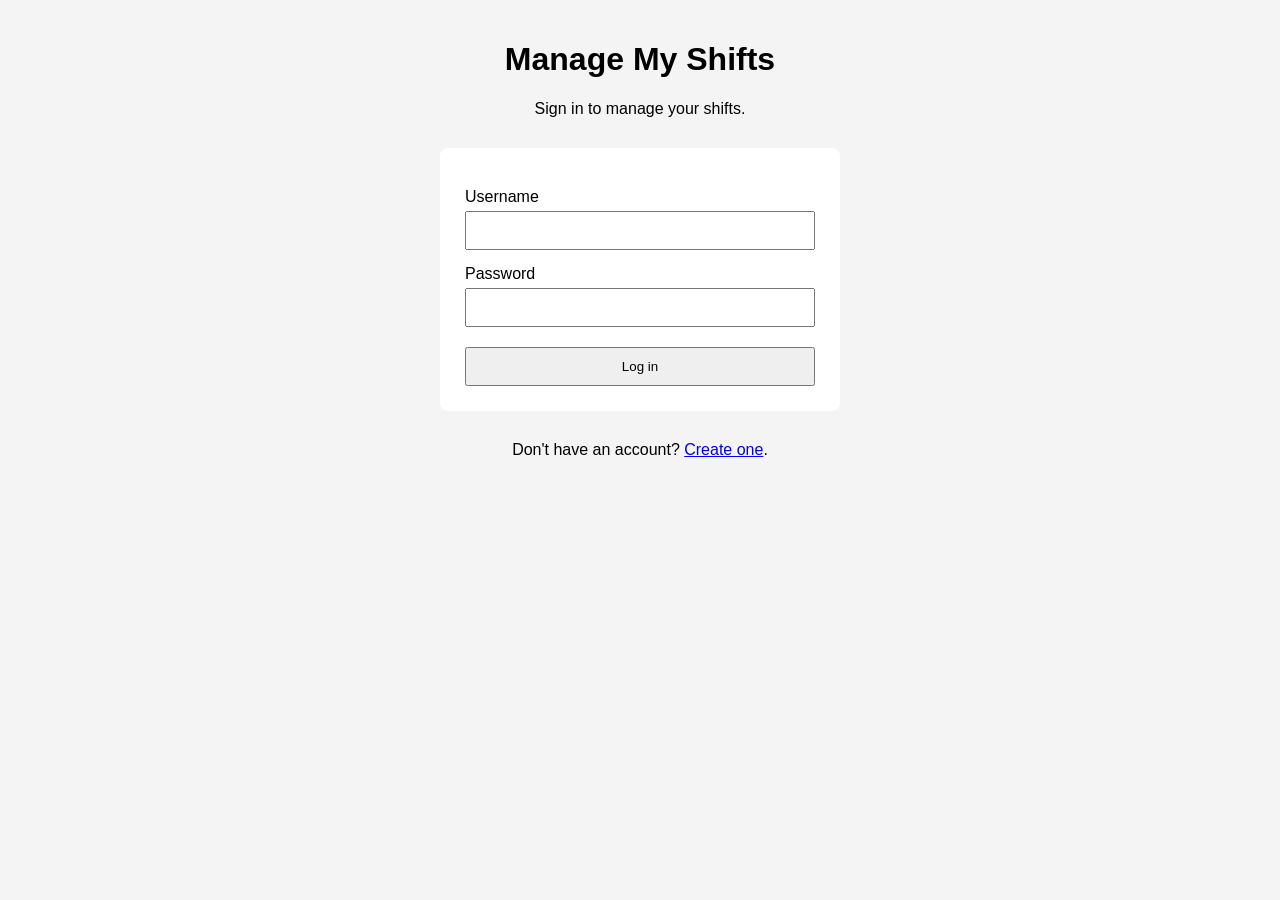
==== index.html @ ee9d76d0 "feat(auth): add login page and 60-minute session management Add session creation with absolute expir" ====
<!DOCTYPE html>
<html lang="en">
<head>
    <meta charset="UTF-8">
    <meta name="viewport" content="width=device-width, initial-scale=1.0">
    <title>Login | Manage My Shifts</title>
    <link rel="stylesheet" href="css/style.css">

    <script src="js/storage.js"></script>
    <script src="js/session.js"></script>
    <script>requireGuest();</script>
</head>
<body>
    <h1>Manage My Shifts</h1>
    <p>Sign in to manage your shifts.</p>

    <div id="formErrors"></div>

    <form id="loginForm">
        <label for="username">Username</label>
        <input type="text" id="username" name="username" autocomplete="username" required>

        <label for="password">Password</label>
        <input type="password" id="password" name="password" autocomplete="current-password" required>

        <button type="submit">Log in</button>
    </form>

    <p>Don't have an account? <a href="register.html">Create one</a>.</p>

    <script src="js/login.js"></script>
</body>
</html>
---- css/style.css ----
* {
    box-sizing: border-box;
}

body {
    font-family: Arial, sans-serif;
    background-color: #f4f4f4;
    margin: 0;
    padding: 20px;
}

h1,
p {
    text-align: center;
}

form {
    max-width: 400px;
    margin: 30px auto;
    padding: 25px;
    background-color: white;
    border-radius: 8px;
}

label {
    display: block;
    margin-top: 15px;
    margin-bottom: 5px;
}

input {
    width: 100%;
    padding: 10px;
}

button {
    width: 100%;
    padding: 10px;
    margin-top: 20px;
    cursor: pointer;
}

.error-list {
    max-width: 400px;
    margin: 20px auto 0;
    padding: 15px 15px 15px 35px;
    background-color: #fdecea;
    border-left: 4px solid #d32f2f;
    border-radius: 4px;
    color: #611a15;
}

.topbar {
    display: flex;
    flex-wrap: wrap;
    align-items: center;
    gap: 15px;
    padding: 15px 20px;
    background-color: #fff;
    border-radius: 8px;
}

.topbar .logo {
    font-weight: bold;
}

.topbar nav {
    display: flex;
    gap: 15px;
}

.topbar-right {
    display: flex;
    align-items: center;
    gap: 10px;
    margin-left: auto;
}

.topbar-right button {
    width: auto;
    margin-top: 0;
    padding: 8px 14px;
}
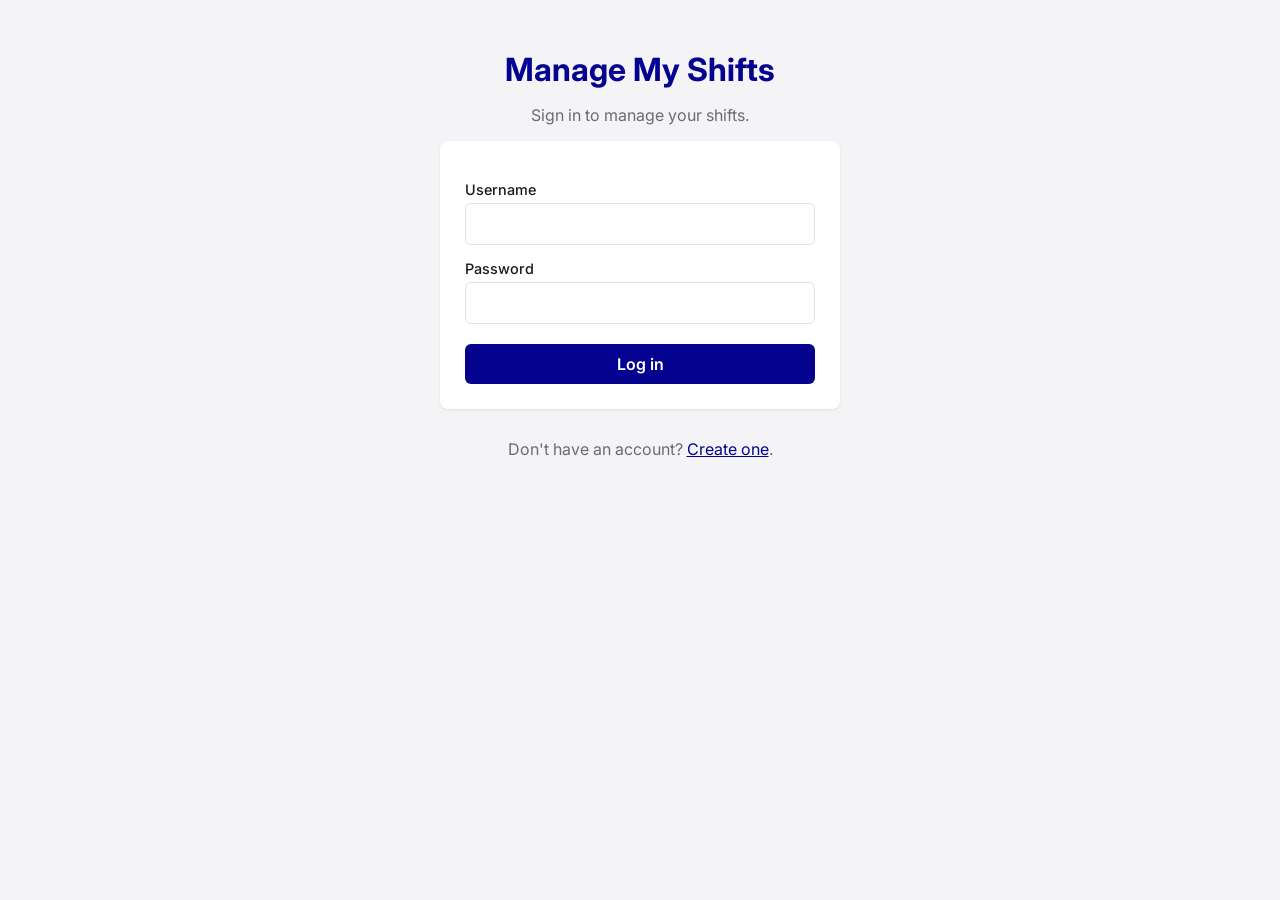
==== commit 73984b44: "style: complete UI polish pass Introduce a brand color system as CSS custom properties (blue primary" ====
--- a/index.html
+++ b/index.html
@@ -4,6 +4,9 @@
     <meta charset="UTF-8">
     <meta name="viewport" content="width=device-width, initial-scale=1.0">
     <title>Login | Manage My Shifts</title>
+    <link rel="preconnect" href="https://fonts.googleapis.com">
+    <link rel="preconnect" href="https://fonts.gstatic.com" crossorigin>
+    <link href="https://fonts.googleapis.com/css2?family=Inter:wght@400;500;600;700&display=swap" rel="stylesheet">
     <link rel="stylesheet" href="css/style.css">
 
     <script src="js/storage.js"></script>
@@ -11,7 +14,7 @@
     <script>requireGuest();</script>
 </head>
 <body>
-    <h1>Manage My Shifts</h1>
+    <h1 class="form-title">Manage My Shifts</h1>
     <p>Sign in to manage your shifts.</p>
 
     <div id="formErrors"></div>
@@ -23,7 +26,7 @@
         <label for="password">Password</label>
         <input type="password" id="password" name="password" autocomplete="current-password" required>
 
-        <button type="submit">Log in</button>
+        <button type="submit" class="btn-primary">Log in</button>
     </form>
 
     <p>Don't have an account? <a href="register.html">Create one</a>.</p>
--- a/css/style.css
+++ b/css/style.css
@@ -1,43 +1,145 @@
+/* ============================================================
+   DESIGN TOKENS
+   Every color and the font in this project reference these
+   variables instead of being written out by hand. Change a
+   value here once, and it updates everywhere it's used.
+   ============================================================ */
+:root {
+    --color-primary: #050290;       /* blue — brand color, navigation, structure */
+    --color-primary-hover: #030170;
+
+    --color-confirm: #004B34;       /* green — save, create, confirm actions */
+    --color-confirm-hover: #003526;
+
+    --color-danger: #9C2113;        /* red — delete, logout, destructive actions */
+    --color-danger-hover: #7a190e;
+
+    --color-bg: #f4f4f6;            /* page background — light gray */
+    --color-surface: #ffffff;       /* cards, forms, header — white */
+    --color-border: #e2e2e6;
+    --color-text: #1a1a1a;
+    --color-text-muted: #6b6b70;
+
+    --font-family: 'Inter', Arial, sans-serif;
+    --radius: 8px;
+}
+
 * {
     box-sizing: border-box;
 }
 
 body {
-    font-family: Arial, sans-serif;
-    background-color: #f4f4f4;
+    font-family: var(--font-family);
+    background-color: var(--color-bg);
+    color: var(--color-text);
     margin: 0;
     padding: 20px;
 }
 
-h1,
+h1, h1 * {
+    color: var(--color-primary);
+}
+
 p {
+    text-align: center;
+    color: var(--color-text-muted);
+}
+
+.form-title {
+    max-width: 400px;
+    margin: 30px auto 0;
     text-align: center;
 }
 
 form {
     max-width: 400px;
-    margin: 30px auto;
+    margin: 15px auto 30px;
     padding: 25px;
-    background-color: white;
-    border-radius: 8px;
+    background-color: var(--color-surface);
+    border-radius: var(--radius);
+    box-shadow: 0 1px 3px rgba(0, 0, 0, 0.08);
 }
 
 label {
     display: block;
     margin-top: 15px;
     margin-bottom: 5px;
-}
-
-input {
+    font-weight: 500;
+    font-size: 0.9em;
+}
+
+input, select, textarea {
     width: 100%;
     padding: 10px;
-}
-
-button {
+    border: 1px solid var(--color-border);
+    border-radius: 6px;
+    font-family: var(--font-family);
+    font-size: 1em;
+}
+
+input:focus, select:focus, textarea:focus {
+    outline: none;
+    border-color: var(--color-primary);
+    box-shadow: 0 0 0 3px rgba(5, 2, 144, 0.12);
+}
+
+/* ============================================================
+   BUTTONS — semantic color system
+   .btn-primary  = default/neutral action (blue)   — e.g. Log in
+   .btn-confirm  = positive/save/create action (green)
+   .btn-danger   = destructive/exit action (red)   — e.g. logout, delete
+   ============================================================ */
+button, .button-link {
+    display: inline-block;
     width: 100%;
     padding: 10px;
     margin-top: 20px;
+    border: none;
+    border-radius: 6px;
+    font-family: var(--font-family);
+    font-size: 1em;
+    font-weight: 600;
+    text-align: center;
+    text-decoration: none;
     cursor: pointer;
+    transition: background-color 0.15s;
+}
+
+.btn-primary {
+    background-color: var(--color-primary);
+    color: white;
+}
+.btn-primary:hover {
+    background-color: var(--color-primary-hover);
+}
+
+.btn-confirm {
+    background-color: var(--color-confirm);
+    color: white;
+}
+.btn-confirm:hover {
+    background-color: var(--color-confirm-hover);
+}
+
+.btn-danger {
+    background-color: var(--color-danger);
+    color: white;
+}
+.btn-danger:hover {
+    background-color: var(--color-danger-hover);
+}
+
+.btn-outline {
+    background-color: transparent;
+    color: var(--color-primary);
+    border: 1px solid var(--color-primary);
+}
+.btn-outline:hover {
+    background-color: rgba(5, 2, 144, 0.06);
+}
+
+a {
+    color: var(--color-primary);
 }
 
 .error-list {
@@ -45,8 +147,8 @@
     margin: 20px auto 0;
     padding: 15px 15px 15px 35px;
     background-color: #fdecea;
-    border-left: 4px solid #d32f2f;
-    border-radius: 4px;
+    border-left: 4px solid var(--color-danger);
+    border-radius: 6px;
     color: #611a15;
 }
 
@@ -54,30 +156,287 @@
     display: flex;
     flex-wrap: wrap;
     align-items: center;
+    justify-content: space-between;
     gap: 15px;
     padding: 15px 20px;
-    background-color: #fff;
-    border-radius: 8px;
-}
-
-.topbar .logo {
-    font-weight: bold;
-}
-
-.topbar nav {
-    display: flex;
-    gap: 15px;
-}
-
+    background-color: var(--color-surface);
+    border-radius: var(--radius);
+    box-shadow: 0 1px 3px rgba(0, 0, 0, 0.08);
+}
+
+.topbar .logo,
 .topbar-right {
-    display: flex;
+    flex: 1 0 0;
+}
+
+.topbar-right {
+    display: flex;
+    justify-content: flex-end;
     align-items: center;
     gap: 10px;
-    margin-left: auto;
-}
-
-.topbar-right button {
+    margin-left: 0;
+}
+
+.topbar-right span {
+    line-height: 1;
+}
+
+.topbar .logo {
+    font-weight: 700;
+    color: var(--color-primary);
+}
+
+.topbar nav {
+    display: flex;
+    gap: 15px;
+}
+
+.topbar nav a {
+    font-weight: 500;
+    text-decoration: none;
+}
+
+
+.icon-button {
+    display: inline-flex;
+    align-items: center;
+    justify-content: center;
+    background-color: var(--color-danger);
+    border: none;
+    border-radius: 50%;
+    cursor: pointer;
+    transition: background-color 0.15s;
+}
+.icon-button:hover {
+    background-color: var(--color-danger-hover);
+}
+
+.topbar-right .icon-button {
+    width: 36px;
+    height: 36px;
+    min-height: 36px;
+    padding: 0;
+    margin-top: 0;
+}
+
+.page-header {
+    display: flex;
+    justify-content: space-between;
+    align-items: center;
+    max-width: 900px;
+    margin: 0 auto 20px;
+}
+
+.page-header h1 {
+    margin: 0;
+}
+
+.button-link {
+    width: auto;
+}
+
+.filter-bar {
+    display: flex;
+    flex-wrap: wrap;
+    align-items: flex-end;
+    gap: 15px;
+    max-width: 900px;
+    margin: 0 auto 20px;
+    padding: 15px;
+    background: var(--color-surface);
+    border-radius: var(--radius);
+    box-shadow: 0 1px 3px rgba(0, 0, 0, 0.08);
+}
+
+.filter-field {
+    display: flex;
+    flex-direction: column;
+}
+
+.filter-field label {
+    font-size: 0.85em;
+    margin-bottom: 4px;
+    margin-top: 0;
+}
+
+.filter-bar button {
     width: auto;
     margin-top: 0;
     padding: 8px 14px;
-}+}
+
+.table-wrapper {
+    max-width: 900px;
+    margin: 0 auto;
+    overflow-x: auto;
+    background: var(--color-surface);
+    border-radius: var(--radius);
+    box-shadow: 0 1px 3px rgba(0, 0, 0, 0.08);
+}
+
+#shiftsTable {
+    width: 100%;
+    border-collapse: collapse;
+}
+
+#shiftsTable th {
+    background-color: var(--color-bg);
+    color: var(--color-text-muted);
+    font-size: 0.8em;
+    text-transform: uppercase;
+    letter-spacing: 0.04em;
+}
+
+#shiftsTable th, #shiftsTable td {
+    padding: 12px;
+    text-align: left;
+    border-bottom: 1px solid var(--color-border);
+}
+
+.clickable-row {
+    cursor: pointer;
+}
+.clickable-row:hover {
+    background-color: rgba(5, 2, 144, 0.04);
+}
+
+.best-month {
+    max-width: 900px;
+    margin: 20px auto 0;
+    padding: 15px;
+    background-color: rgba(0, 75, 52, 0.08);
+    color: var(--color-confirm);
+    border-radius: var(--radius);
+    text-align: center;
+    font-weight: 600;
+}
+
+#emptyState {
+    max-width: 900px;
+    margin: 40px auto;
+    text-align: center;
+}
+
+#noResultsMessage {
+    max-width: 900px;
+    margin: 20px auto;
+    text-align: center;
+    color: var(--color-text-muted);
+}
+
+.spinner {
+    display: inline-block;
+    width: 20px;
+    height: 20px;
+    border: 3px solid var(--color-border);
+    border-top-color: var(--color-confirm);
+    border-radius: 50%;
+    animation: spin 0.6s linear infinite;
+    vertical-align: middle;
+    margin-left: 10px;
+}
+
+@keyframes spin {
+    to { transform: rotate(360deg); }
+}
+
+.nav-toggle {
+    display: none;
+}
+
+.icon-button.nav-toggle {
+    background-color: var(--color-primary);
+}
+.icon-button.nav-toggle:hover {
+    background-color: var(--color-primary-hover);
+}
+
+/* ============================================================
+   RESPONSIVE ADJUSTMENTS
+   ============================================================ */
+@media (max-width: 600px) {
+    body {
+        padding: 10px;
+    }
+
+    .topbar {
+        flex-wrap: nowrap;
+        gap: 6px;
+        padding: 8px 10px;
+        position: relative;
+    }
+
+    .topbar .logo {
+        font-size: 0.85em;
+        white-space: nowrap;
+        overflow: hidden;
+        text-overflow: ellipsis;
+    }
+
+    .topbar nav {
+        display: none;
+        flex-direction: column;
+        position: absolute;
+        top: 100%;
+        left: 0;
+        right: 0;
+        margin-top: 8px;
+        padding: 12px 16px;
+        background-color: var(--color-surface);
+        border-radius: 0 0 var(--radius) var(--radius);
+        box-shadow: 0 4px 10px rgba(0, 0, 0, 0.12);
+        gap: 12px;
+        z-index: 10;
+    }
+
+    .topbar nav a {
+        font-size: 0.8em;
+        white-space: nowrap;
+    }
+
+    .topbar nav.open {
+        display: flex;
+    }
+
+    .topbar-right {
+        gap: 6px;
+    }
+
+    .topbar-right span {
+        display: none;
+    }
+
+    .page-header {
+        padding-top: 15px;
+        flex-direction: column;
+        align-items: stretch;
+        gap: 8px;
+        text-align: center;
+    }
+
+    .page-header h1 {
+        font-size: 1.2em;
+    }
+
+    .button-link {
+        padding: 6px 10px;
+        font-size: 0.85em;
+    }
+
+    .filter-bar {
+        flex-direction: column;
+        align-items: stretch;
+    }
+
+    .filter-bar button {
+        width: 100%;
+    }
+
+    #shiftsTable th, #shiftsTable td {
+        padding: 8px 6px;
+        font-size: 0.85em;
+    }
+    .nav-toggle {
+        display: inline-flex;
+    }
+}
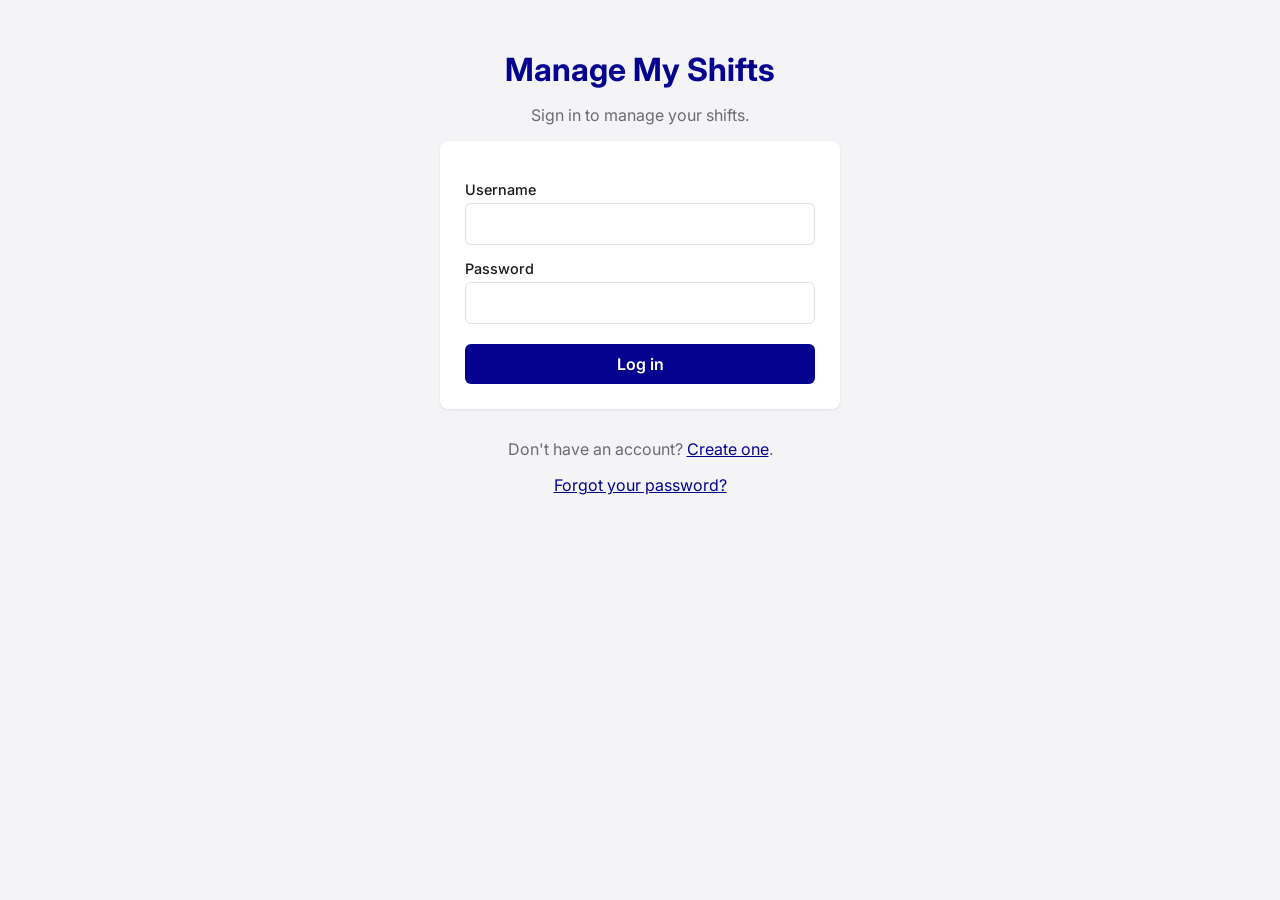
==== commit a0fcdaa3: "feat(auth): add password reset with full account deletion Per the spec, resetting a password deletes" ====
--- a/index.html
+++ b/index.html
@@ -30,6 +30,7 @@
     </form>
 
     <p>Don't have an account? <a href="register.html">Create one</a>.</p>
+    <p><a href="reset-password.html">Forgot your password?</a></p>
 
     <script src="js/login.js"></script>
 </body>
--- a/css/style.css
+++ b/css/style.css
@@ -351,6 +351,17 @@
     background-color: var(--color-primary-hover);
 }
 
+.warning-box {
+    max-width: 400px;
+    margin: 20px auto 0;
+    padding: 15px;
+    background-color: #fdecea;
+    border: 1px solid var(--color-danger);
+    border-radius: var(--radius);
+    color: #611a15;
+    font-size: 0.9em;
+}
+
 /* ============================================================
    RESPONSIVE ADJUSTMENTS
    ============================================================ */
